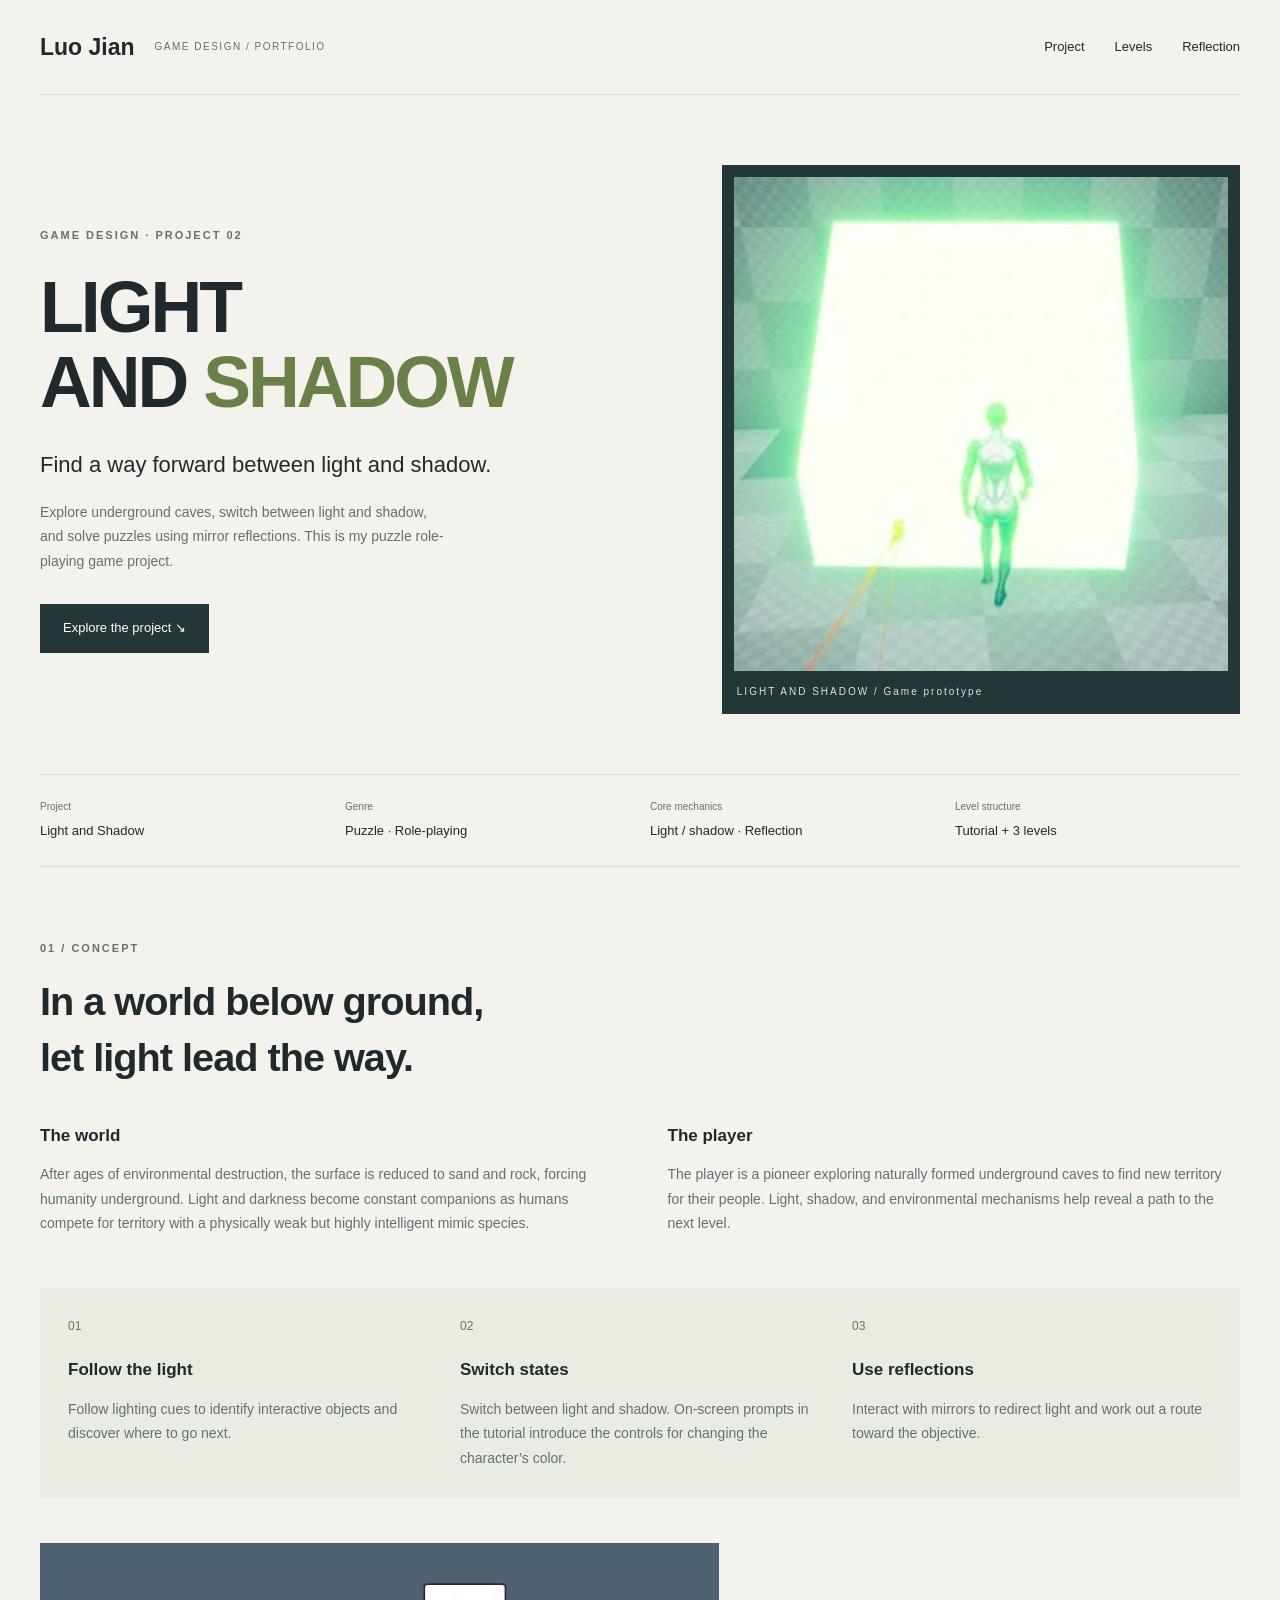
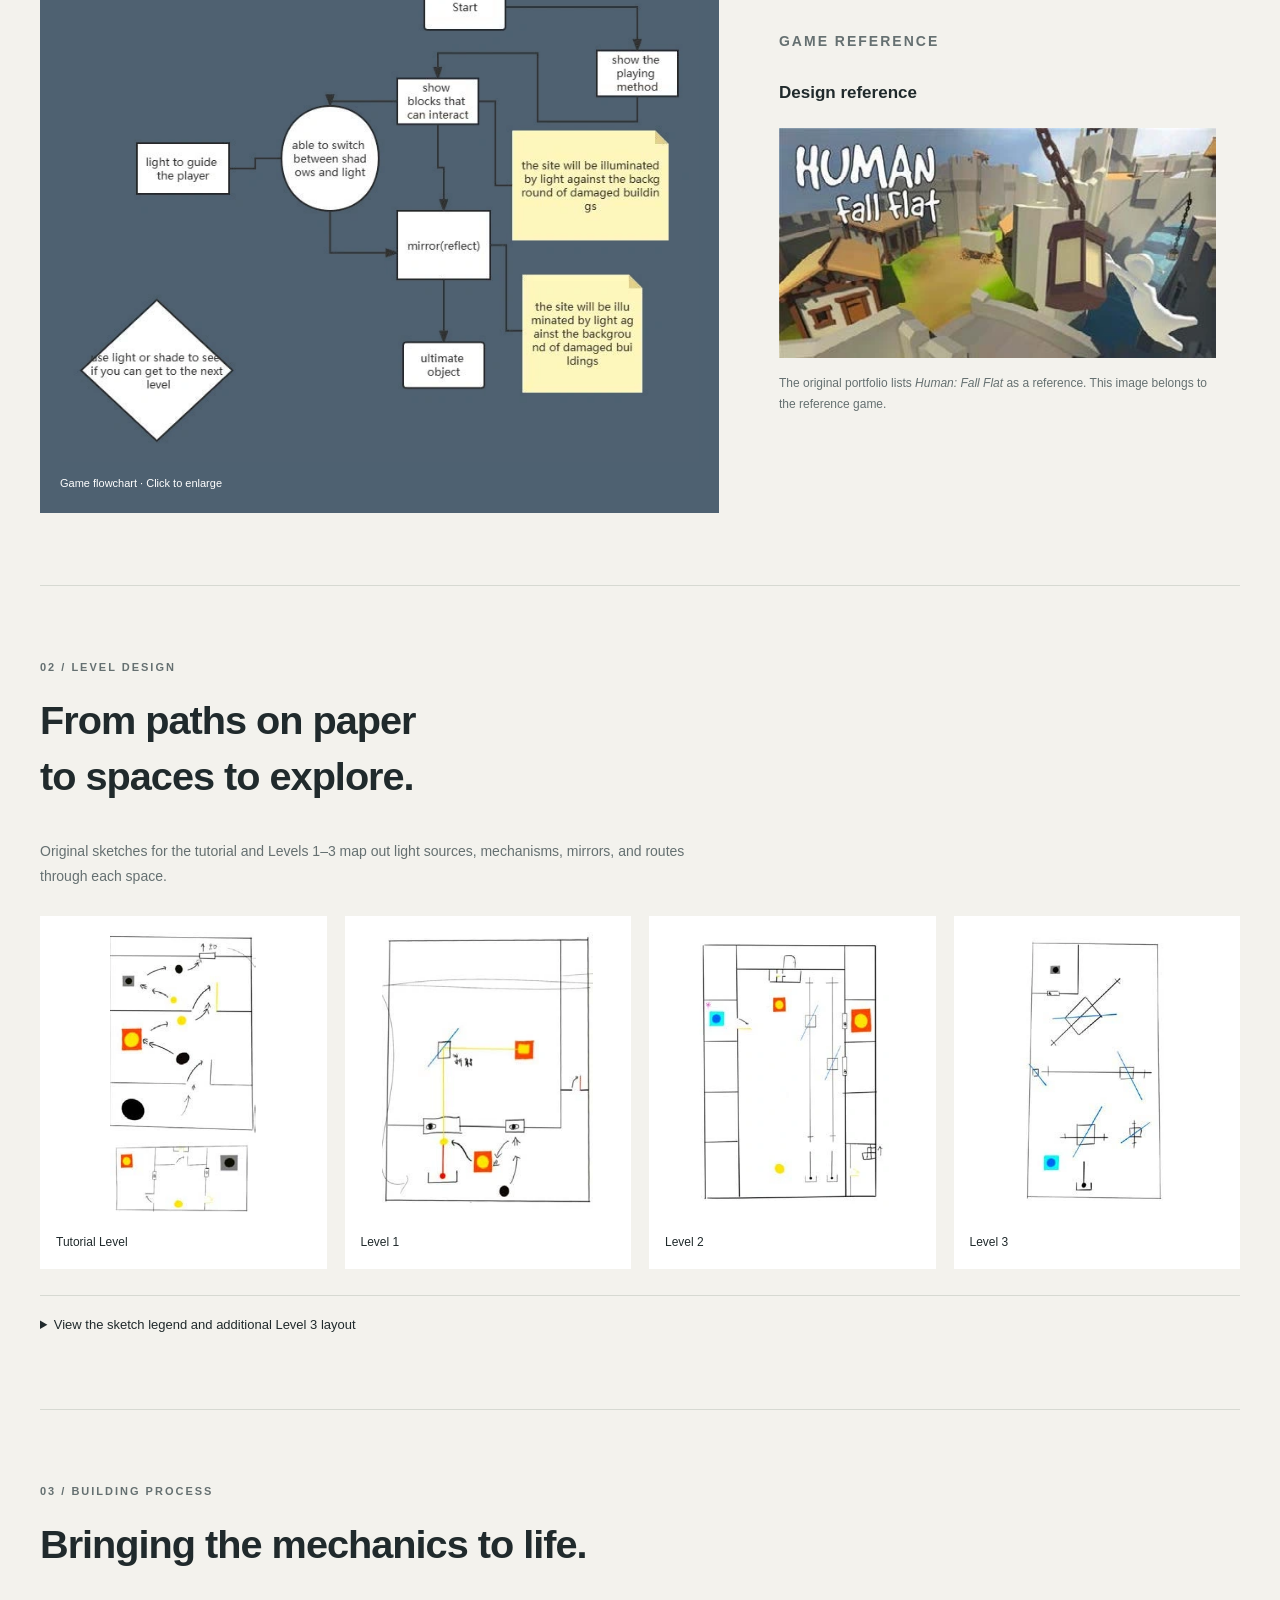
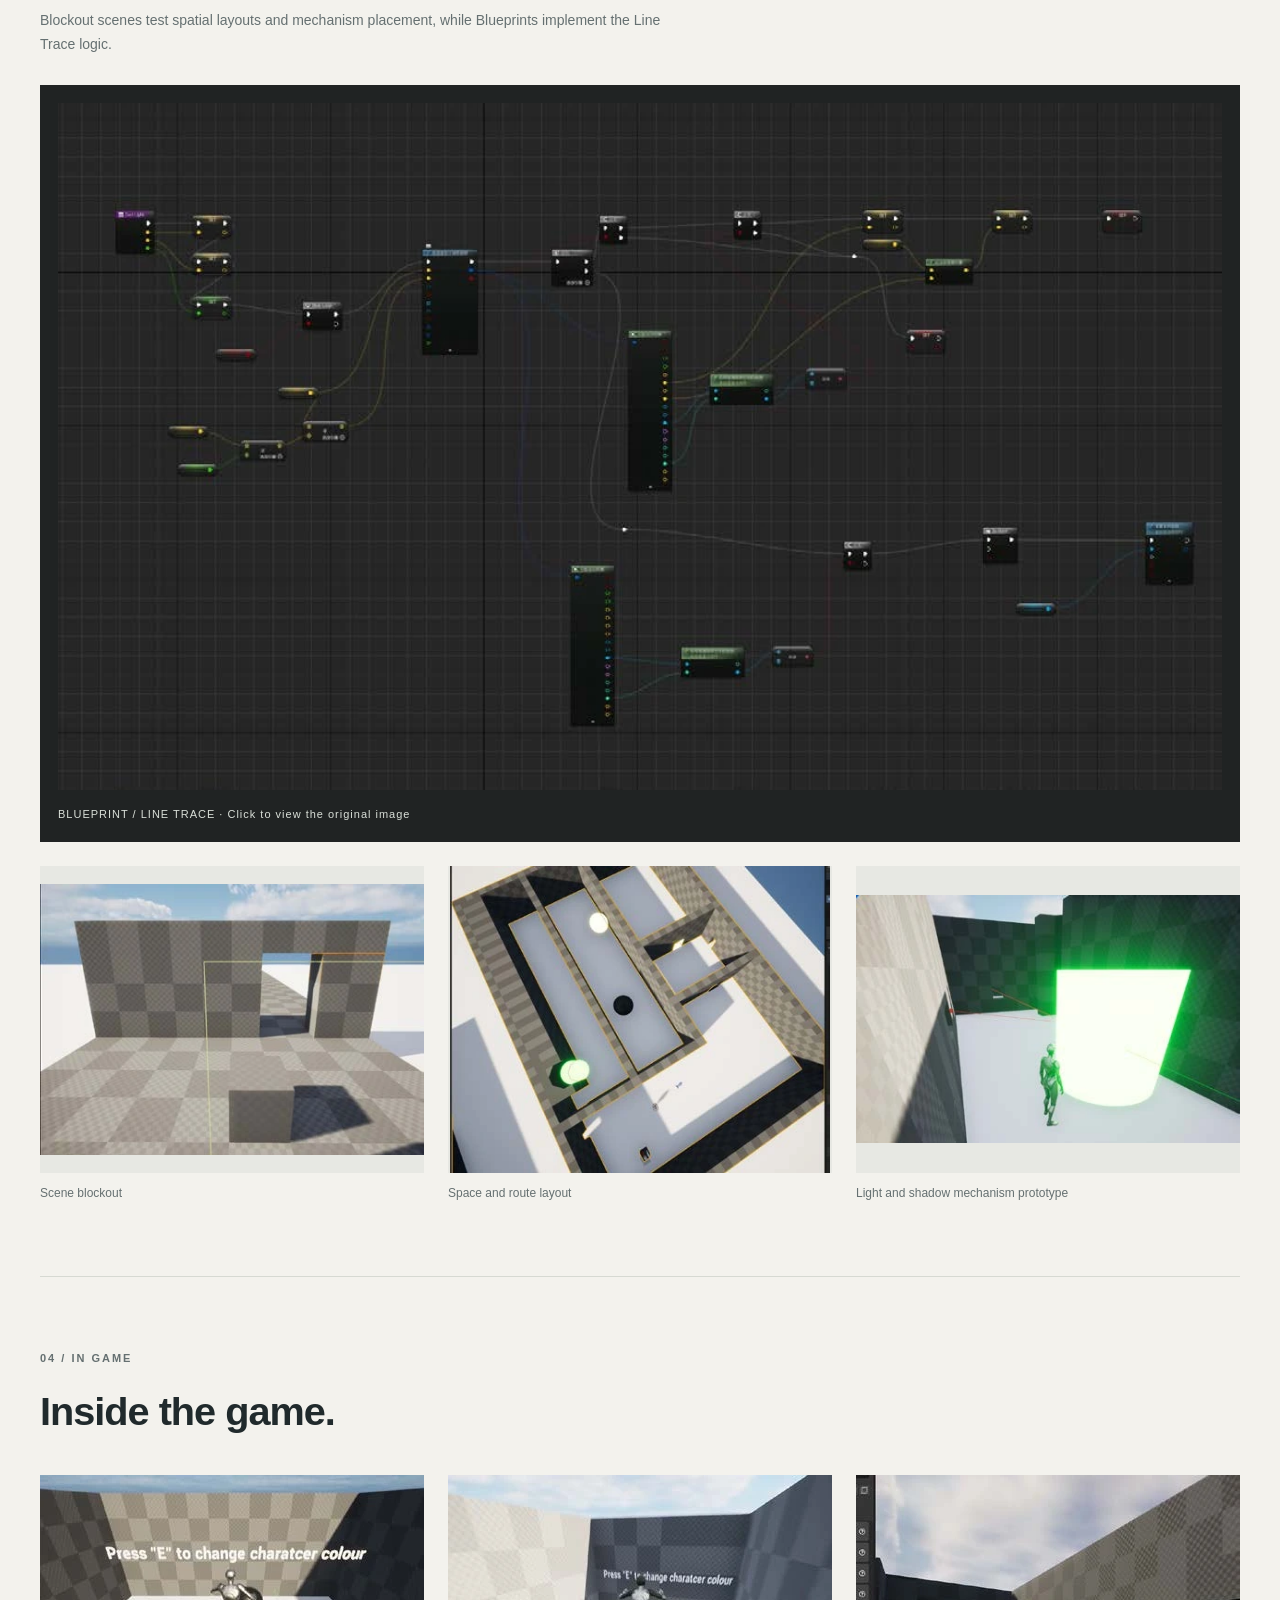
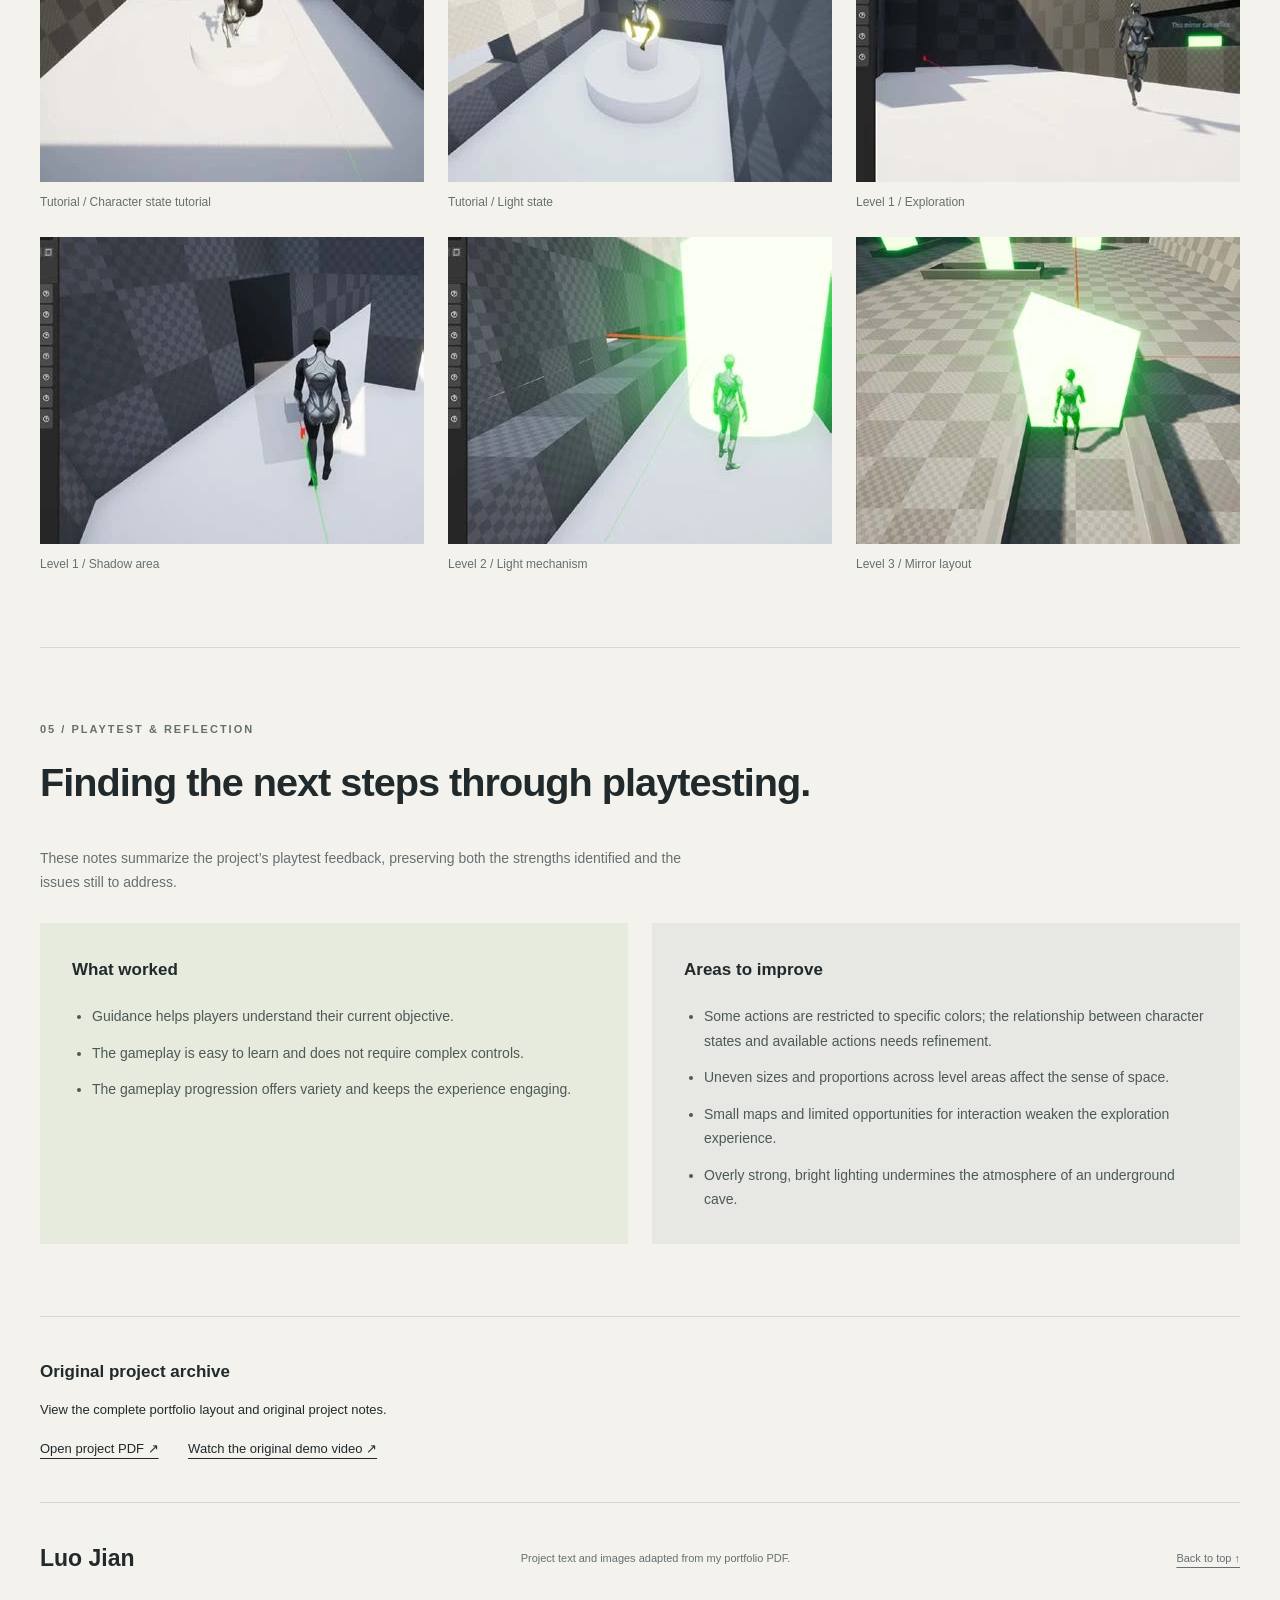
==== index-en.html @ 7e0afc9f "Build bilingual Light and Shadow game portfolio Replace starter content with the actual project, inc" ====
<!DOCTYPE html>
<html lang="en">
<head>
<meta charset="UTF-8">
<meta name="viewport" content="width=device-width, initial-scale=1">
<meta name="description" content="Luo Jian’s game design portfolio: Light and Shadow. Explore level design, Blueprint implementation, and playtest reflections for a light-and-shadow puzzle game.">
<title>Luo Jian · Light and Shadow | Game Design Portfolio</title>
<link rel="stylesheet" href="styles.css">
<style>
@media (max-width:600px){header{flex-wrap:wrap;gap:12px}nav{flex-wrap:wrap}.meta>div{min-width:0;overflow-wrap:break-word}}
</style>
</head>
<body>
<a class="skip-link" href="#project">Skip to project content</a>
<header>
<a class="wordmark" href="#home">Luo Jian <span>GAME DESIGN / PORTFOLIO</span>
</a>
<nav aria-label="Main navigation">
<a href="#project">Project</a>
<a href="#levels">Levels</a>
<a href="#reflection">Reflection</a>
</nav>
</header>
<main id="home">
<section class="hero">
<div>
<p class="eyebrow">GAME DESIGN · PROJECT 02</p>
<h1>LIGHT<br>AND <em>SHADOW</em>
</h1>
<p class="subtitle">Find a way forward between light and shadow.</p>
<p class="intro">Explore underground caves, switch between light and shadow, and solve puzzles using mirror reflections. This is my puzzle role-playing game project.</p>
<a class="button" href="#project">Explore the project ↘</a>
</div>
<figure class="hero-image">
<img src="assets/light-and-shadow/page-1-image-4.webp" alt="A character facing a glowing green mechanism in Light and Shadow" width="383" height="382" fetchpriority="high">
<figcaption>LIGHT AND SHADOW / Game prototype</figcaption>
</figure>
</section>
<div class="meta">
<div>
<span>Project</span>Light and Shadow</div>
<div>
<span>Genre</span>Puzzle · Role-playing</div>
<div>
<span>Core mechanics</span>Light / shadow · Reflection</div>
<div>
<span>Level structure</span>Tutorial + 3 levels</div>
</div>
<section id="project" class="section">
<div class="section-heading">
<p class="eyebrow">01 / CONCEPT</p>
<h2>In a world below ground,<br>let light lead the way.</h2>
</div>
<div class="two-col">
<article>
<h3>The world</h3>
<p>After ages of environmental destruction, the surface is reduced to sand and rock, forcing humanity underground. Light and darkness become constant companions as humans compete for territory with a physically weak but highly intelligent mimic species.</p>
</article>
<article>
<h3>The player</h3>
<p>The player is a pioneer exploring naturally formed underground caves to find new territory for their people. Light, shadow, and environmental mechanisms help reveal a path to the next level.</p>
</article>
</div>
<div class="mechanics">
<article>
<span>01</span>
<h3>Follow the light</h3>
<p>Follow lighting cues to identify interactive objects and discover where to go next.</p>
</article>
<article>
<span>02</span>
<h3>Switch states</h3>
<p>Switch between light and shadow. On-screen prompts in the tutorial introduce the controls for changing the character’s color.</p>
</article>
<article>
<span>03</span>
<h3>Use reflections</h3>
<p>Interact with mirrors to redirect light and work out a route toward the objective.</p>
</article>
</div>
<div class="process-grid">
<div class="flow">
<figure>
<a href="assets/light-and-shadow/page-2-image-1.webp" target="_blank" rel="noopener">
<img src="assets/light-and-shadow/page-2-image-1.webp" alt="Game flowchart showing the tutorial, interactive objects, light and shadow states, mirror reflection, and final objective" width="756" height="590" loading="lazy">
</a>
<figcaption>Game flowchart · Click to enlarge</figcaption>
</figure>
</div>
<article class="reference">
<p class="eyebrow">GAME REFERENCE</p>
<h3>Design reference</h3>
<img src="assets/light-and-shadow/page-2-image-0.webp" alt="Promotional image for Human: Fall Flat, a reference game rather than my own work" width="420" height="221" loading="lazy">
<p>The original portfolio lists <cite>Human: Fall Flat</cite> as a reference. This image belongs to the reference game.</p>
</article>
</div>
</section>
<section id="levels" class="section">
<div class="section-heading">
<p class="eyebrow">02 / LEVEL DESIGN</p>
<h2>From paths on paper<br>to spaces to explore.</h2>
</div>
<p>Original sketches for the tutorial and Levels 1–3 map out light sources, mechanisms, mirrors, and routes through each space.</p>
<div class="sketch-grid">
<figure>
<a href="assets/light-and-shadow/page-3-image-0.webp" target="_blank" rel="noopener">
<img src="assets/light-and-shadow/page-3-image-0.webp" alt="Original tutorial level layout sketch" width="211" height="405" loading="lazy">
</a>
<figcaption>Tutorial Level</figcaption>
</figure>
<figure>
<a href="assets/light-and-shadow/page-3-image-2.webp" target="_blank" rel="noopener">
<img src="assets/light-and-shadow/page-3-image-2.webp" alt="Original Level 1 layout sketch" width="280" height="372" loading="lazy">
</a>
<figcaption>Level 1</figcaption>
</figure>
<figure>
<a href="assets/light-and-shadow/page-3-image-4.webp" target="_blank" rel="noopener">
<img src="assets/light-and-shadow/page-3-image-4.webp" alt="Original Level 2 layout sketch" width="290" height="392" loading="lazy">
</a>
<figcaption>Level 2</figcaption>
</figure>
<figure>
<a href="assets/light-and-shadow/page-3-image-5.webp" target="_blank" rel="noopener">
<img src="assets/light-and-shadow/page-3-image-5.webp" alt="Original Level 3 layout sketch" width="245" height="392" loading="lazy">
</a>
<figcaption>Level 3</figcaption>
</figure>
</div>
<details>
<summary>View the sketch legend and additional Level 3 layout</summary>
<div class="two-col extra">
<img src="assets/light-and-shadow/page-3-image-1.webp" alt="Handwritten legend for light and shadow states and mechanism symbols" width="508" height="123" loading="lazy">
<img src="assets/light-and-shadow/page-3-image-3.webp" alt="Additional Level 3 layout sketch" width="446" height="392" loading="lazy">
</div>
</details>
</section>
<section class="section">
<div class="section-heading">
<p class="eyebrow">03 / BUILDING PROCESS</p>
<h2>Bringing the mechanics to life.</h2>
</div>
<p>Blockout scenes test spatial layouts and mechanism placement, while Blueprints implement the Line Trace logic.</p>
<div class="blueprint">
<figure>
<a href="assets/light-and-shadow/page-4-image-2.webp" target="_blank" rel="noopener">
<img src="assets/light-and-shadow/page-4-image-2.webp" alt="Line Trace Blueprint nodes and their connections" width="1022" height="603" loading="lazy">
</a>
<figcaption>BLUEPRINT / LINE TRACE · Click to view the original image</figcaption>
</figure>
</div>
<div class="gallery build">
<figure>
<a href="assets/light-and-shadow/page-4-image-0.webp" target="_blank" rel="noopener">
<img src="assets/light-and-shadow/page-4-image-0.webp" alt="Scene blockout" width="412" height="290" loading="lazy">
</a>
<figcaption>Scene blockout</figcaption>
</figure>
<figure>
<a href="assets/light-and-shadow/page-4-image-1.webp" target="_blank" rel="noopener">
<img src="assets/light-and-shadow/page-4-image-1.webp" alt="Space and route layout" width="412" height="332" loading="lazy">
</a>
<figcaption>Space and route layout</figcaption>
</figure>
<figure>
<a href="assets/light-and-shadow/page-4-image-3.webp" target="_blank" rel="noopener">
<img src="assets/light-and-shadow/page-4-image-3.webp" alt="Light and shadow mechanism prototype" width="412" height="266" loading="lazy">
</a>
<figcaption>Light and shadow mechanism prototype</figcaption>
</figure>
</div>
</section>
<section class="section">
<div class="section-heading">
<p class="eyebrow">04 / IN GAME</p>
<h2>Inside the game.</h2>
</div>
<div class="gallery">
<figure>
<a href="assets/light-and-shadow/page-5-image-0.webp" target="_blank" rel="noopener">
<img src="assets/light-and-shadow/page-5-image-0.webp" alt="Tutorial / Character state tutorial gameplay screenshot" width="384" height="307" loading="lazy">
</a>
<figcaption>Tutorial / Character state tutorial</figcaption>
</figure>
<figure>
<a href="assets/light-and-shadow/page-5-image-2.webp" target="_blank" rel="noopener">
<img src="assets/light-and-shadow/page-5-image-2.webp" alt="Tutorial / Light state gameplay screenshot" width="384" height="307" loading="lazy">
</a>
<figcaption>Tutorial / Light state</figcaption>
</figure>
<figure>
<a href="assets/light-and-shadow/page-5-image-4.webp" target="_blank" rel="noopener">
<img src="assets/light-and-shadow/page-5-image-4.webp" alt="Level 1 / Exploration gameplay screenshot" width="384" height="307" loading="lazy">
</a>
<figcaption>Level 1 / Exploration</figcaption>
</figure>
<figure>
<a href="assets/light-and-shadow/page-5-image-1.webp" target="_blank" rel="noopener">
<img src="assets/light-and-shadow/page-5-image-1.webp" alt="Level 1 / Shadow area gameplay screenshot" width="384" height="307" loading="lazy">
</a>
<figcaption>Level 1 / Shadow area</figcaption>
</figure>
<figure>
<a href="assets/light-and-shadow/page-5-image-3.webp" target="_blank" rel="noopener">
<img src="assets/light-and-shadow/page-5-image-3.webp" alt="Level 2 / Light mechanism gameplay screenshot" width="384" height="307" loading="lazy">
</a>
<figcaption>Level 2 / Light mechanism</figcaption>
</figure>
<figure>
<a href="assets/light-and-shadow/page-5-image-5.webp" target="_blank" rel="noopener">
<img src="assets/light-and-shadow/page-5-image-5.webp" alt="Level 3 / Mirror layout gameplay screenshot" width="384" height="307" loading="lazy">
</a>
<figcaption>Level 3 / Mirror layout</figcaption>
</figure>
</div>
</section>
<section id="reflection" class="section">
<div class="section-heading">
<p class="eyebrow">05 / PLAYTEST & REFLECTION</p>
<h2>Finding the next steps through playtesting.</h2>
</div>
<p>These notes summarize the project’s playtest feedback, preserving both the strengths identified and the issues still to address.</p>
<div class="two-col feedback">
<article>
<h3>What worked</h3>
<ul>
<li>Guidance helps players understand their current objective.</li>
<li>The gameplay is easy to learn and does not require complex controls.</li>
<li>The gameplay progression offers variety and keeps the experience engaging.</li>
</ul>
</article>
<article>
<h3>Areas to improve</h3>
<ul>
<li>Some actions are restricted to specific colors; the relationship between character states and available actions needs refinement.</li>
<li>Uneven sizes and proportions across level areas affect the sense of space.</li>
<li>Small maps and limited opportunities for interaction weaken the exploration experience.</li>
<li>Overly strong, bright lighting undermines the atmosphere of an underground cave.</li>
</ul>
</article>
</div>
</section>
<section class="source">
<h3>Original project archive</h3>
<p>View the complete portfolio layout and original project notes.</p>
<a href="assets/light-and-shadow/portfolio.pdf" target="_blank" rel="noopener">Open project PDF ↗</a>
<a href="https://youtu.be/QK2TVI5vI_Q" target="_blank" rel="noopener">Watch the original demo video ↗</a>
</section>
</main>
<footer>
<a class="wordmark" href="#home">Luo Jian</a>
<p>Project text and images adapted from my portfolio PDF.</p>
<a href="#home">Back to top ↑</a>
</footer>
</body>
</html>
---- styles.css ----
:root{color-scheme:light;--bg:#f3f2ed;--ink:#202a2c;--muted:#657071;--line:#d6d9d2;--dark:#233638}
*{box-sizing:border-box}
html{scroll-behavior:smooth;scroll-padding-top:24px}
body{margin:0;background:var(--bg);color:var(--ink);font-family:"Segoe UI","Microsoft YaHei",sans-serif;line-height:1.75}
a{color:inherit;text-underline-offset:5px}
img{display:block;max-width:100%;height:auto}
figure{margin:0}
h1,h2,h3,p{margin-top:0}
a:focus-visible,summary:focus-visible{outline:3px solid #578323;outline-offset:6px}
.skip-link{position:absolute;top:-80px;left:20px;background:white;padding:12px;z-index:10}
.skip-link:focus{top:12px}
header,main,footer{width:min(1200px,calc(100% - 80px));margin:auto}
header{display:flex;align-items:center;justify-content:space-between;padding:27px 0;border-bottom:1px solid var(--line)}
.wordmark{text-decoration:none;font-size:23px;font-weight:700;display:flex;align-items:center;gap:20px}
.wordmark span{font-size:10px;letter-spacing:1.5px;font-weight:500;color:var(--muted)}
nav{display:flex;gap:30px;font-size:13px}
nav a{text-decoration:none}
nav a:hover{color:#50742d}
.hero{display:grid;grid-template-columns:1.2fr 1fr;gap:60px;align-items:center;padding:70px 0 60px}
.eyebrow{font-size:11px;letter-spacing:2px;font-weight:650;color:var(--muted);margin-bottom:24px}
h1{font-size:clamp(40px,5.6vw,78px);line-height:1.05;letter-spacing:-3px;font-weight:750;margin-bottom:26px}
h1 em{font-style:normal;color:#698149}
.subtitle{font-size:22px;margin-bottom:15px}
.intro{font-size:14px;max-width:410px;color:var(--muted)}
.button{display:inline-flex;align-items:center;background:var(--dark);color:white;padding:13px 23px;margin-top:17px;font-size:13px;text-decoration:none}
.button:hover{background:#40564a}
.hero-image{background:var(--dark);padding:12px}
.hero-image img{width:100%;aspect-ratio:1;object-fit:cover}
.hero-image figcaption{color:#dbe5d3;font-size:10px;letter-spacing:2px;padding:12px 3px 1px}
.meta{display:grid;grid-template-columns:repeat(4,1fr);border-top:1px solid var(--line);border-bottom:1px solid var(--line);padding:23px 0;font-size:13px;gap:20px}
.meta span{display:block;font-size:10px;color:var(--muted);margin-bottom:5px}
.section{padding:72px 0;border-bottom:1px solid var(--line)}
.section-heading{margin-bottom:35px}
.section-heading .eyebrow{margin-bottom:16px}
h2{font-size:clamp(28px,3.1vw,42px);font-weight:600;line-height:1.4;letter-spacing:-1px;margin-bottom:20px}
.section>p{color:var(--muted);font-size:14px;max-width:650px;margin-bottom:28px}
h3{font-size:17px;margin-bottom:12px}
.two-col{display:grid;grid-template-columns:1fr 1fr;gap:55px}
.two-col p,.mechanics p,.reference p{font-size:14px;color:var(--muted)}
.mechanics{display:grid;grid-template-columns:repeat(3,1fr);gap:32px;margin:38px 0 45px;padding:28px;background:#e9ece2}
.mechanics article>span{font-size:12px;color:#657944;display:block;margin-bottom:18px}
.mechanics p{margin-bottom:0}
.process-grid{display:grid;grid-template-columns:1.4fr 1fr;gap:36px;align-items:center}
.flow{background:#4e6171;padding:20px}
.flow img{width:100%}
.flow figcaption{color:#fff;font-size:11px;margin-top:12px}
.reference{padding:24px}
.reference img{width:100%;margin:20px 0 15px}
.reference p:last-child{font-size:12px}
.sketch-grid{display:grid;grid-template-columns:repeat(4,1fr);gap:18px}
.sketch-grid figure{background:white;padding:16px}
.sketch-grid img{width:100%;height:280px;object-fit:contain}
.sketch-grid figcaption{font-size:12px;margin-top:20px}
details{margin-top:26px;border-top:1px solid var(--line);padding-top:18px}
summary{cursor:pointer;font-size:13px}
.extra{gap:24px;align-items:center;padding:24px;background:white;margin-top:20px}
.blueprint{background:#202323;padding:18px}
.blueprint img{width:100%}
.blueprint figcaption{font-size:11px;color:#d9dfd8;margin-top:15px;letter-spacing:1px}
.gallery{display:grid;grid-template-columns:repeat(3,minmax(0,1fr));gap:24px}
.build{margin-top:24px}
.gallery img{width:100%;object-fit:contain;background:#e7e8e3;aspect-ratio:384/307}
.gallery figcaption{font-size:12px;color:var(--muted);margin-top:10px}
.feedback{gap:24px}
.feedback article{padding:32px;background:#e6ebdd}
.feedback article+article{background:#e7e8e3}
.feedback h3{margin-bottom:20px}
.feedback ul{margin:0;padding-left:20px;font-size:14px;color:#4d5957}
.feedback li+li{margin-top:12px}
.source{padding:40px 0}
.source p,.source a{font-size:13px}
.source a{display:inline-block;margin-right:25px}
footer{display:flex;justify-content:space-between;align-items:center;gap:25px;padding:35px 0;border-top:1px solid var(--line)}
footer p,footer>a:last-child{font-size:11px;color:var(--muted);margin:0}

@media(max-width:900px){header,main,footer{width:calc(100% - 40px)}
.hero{gap:25px}
h1{letter-spacing:-2px}
.sketch-grid{grid-template-columns:repeat(2,1fr)}
.wordmark span{display:none}
.section{padding:50px 0}
.gallery{gap:16px}
.reference{padding:0}
.two-col{gap:28px}
}

@media(max-width:600px){header{padding:20px 0}
nav{gap:18px;font-size:12px}
.hero{grid-template-columns:1fr;padding:42px 0 28px;gap:30px}
h1{font-size:clamp(36px,10vw,60px)}
.hero-image{max-width:440px;width:100%}
.meta{grid-template-columns:1fr 1fr;gap:20px;font-size:12px}
.two-col,.process-grid{grid-template-columns:1fr}
.mechanics{grid-template-columns:1fr;gap:25px;padding:24px}
.mechanics article>span{margin-bottom:6px}
.sketch-grid{gap:12px}
.sketch-grid figure{padding:10px}
.sketch-grid img{height:200px}
.sketch-grid figcaption{font-size:11px}
.gallery{grid-template-columns:1fr 1fr}
.build{grid-template-columns:1fr}
.feedback article{padding:24px}
.section-heading{margin-bottom:25px}
footer{flex-wrap:wrap;gap:14px}
footer p{order:3;width:100%}
}

@media(prefers-reduced-motion:reduce){html{scroll-behavior:auto}
}
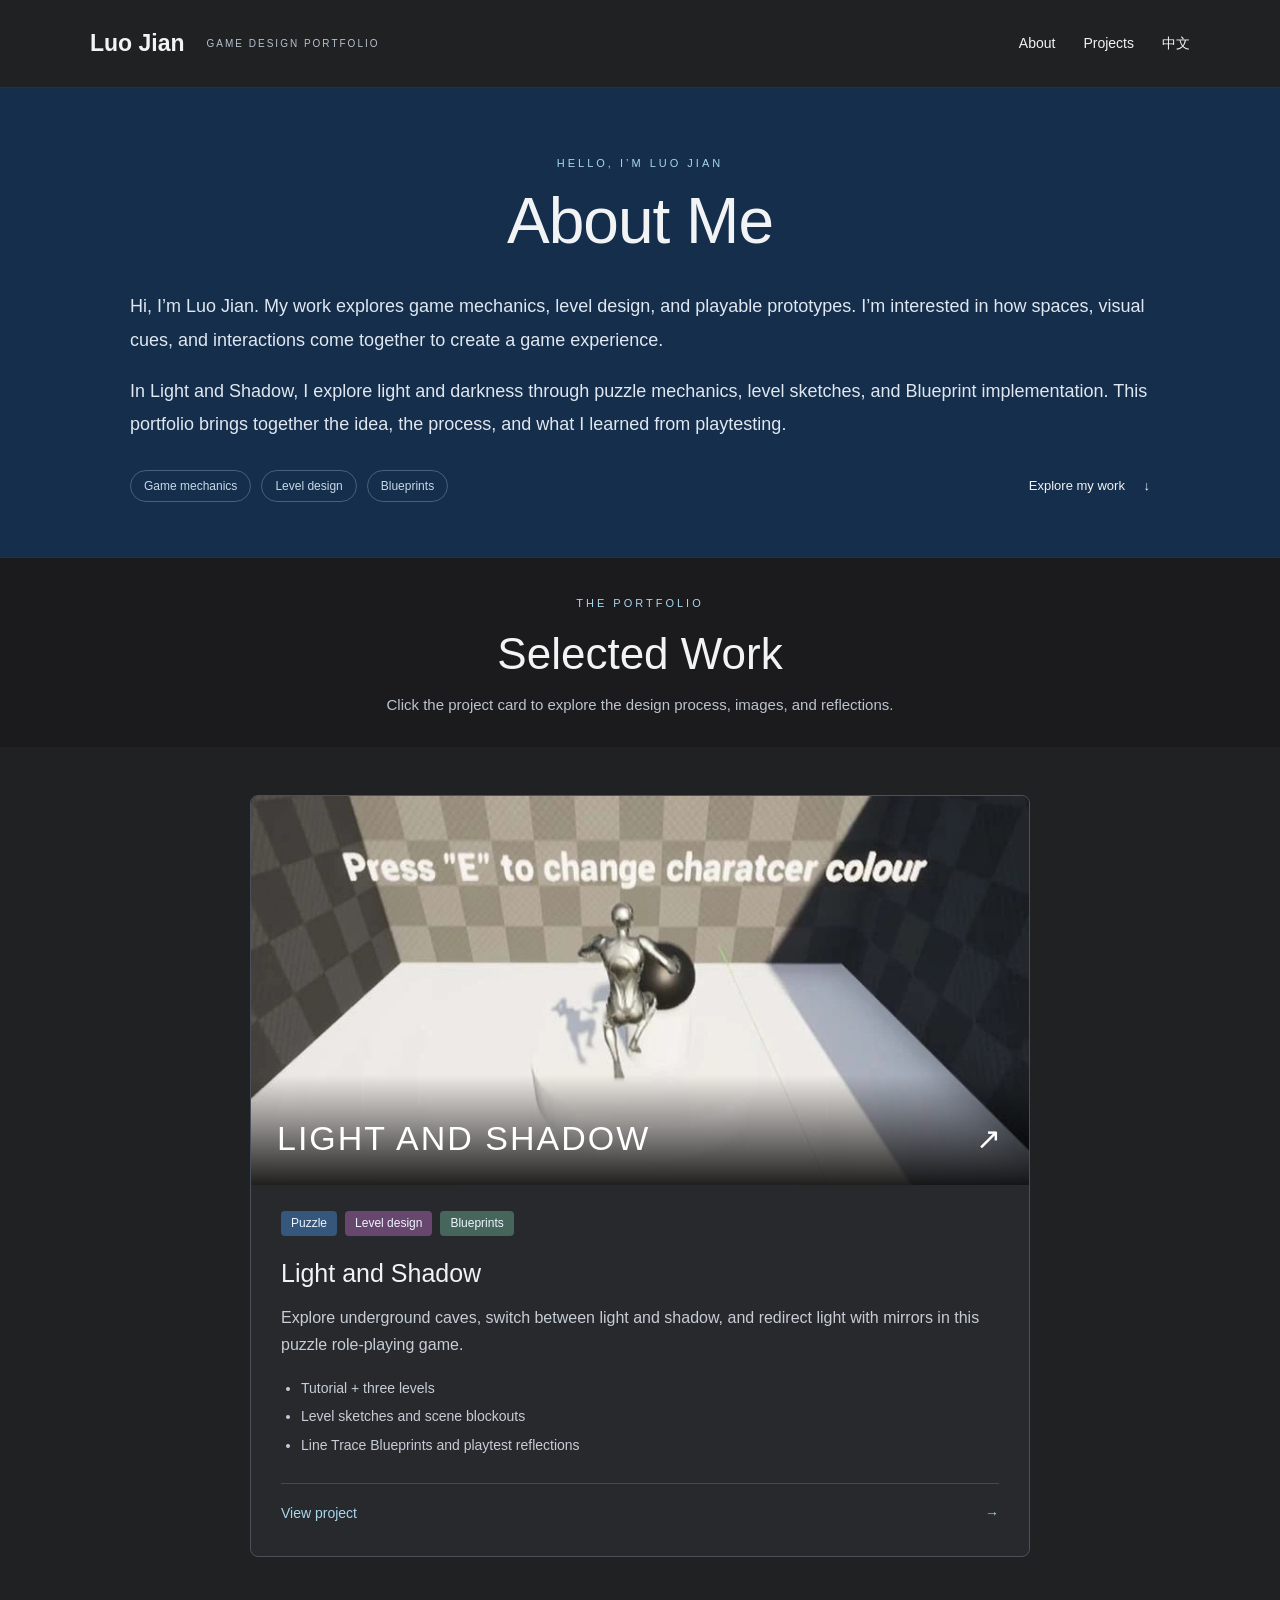
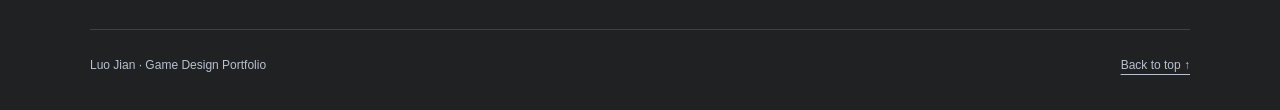
==== commit 620eb0e8: "Redesign portfolio homepage and prepare GitHub Pages publishing" ====
--- a/index-en.html
+++ b/index-en.html
@@ -3,254 +3,37 @@
 <head>
 <meta charset="UTF-8">
 <meta name="viewport" content="width=device-width, initial-scale=1">
-<meta name="description" content="Luo Jian’s game design portfolio: Light and Shadow. Explore level design, Blueprint implementation, and playtest reflections for a light-and-shadow puzzle game.">
-<title>Luo Jian · Light and Shadow | Game Design Portfolio</title>
-<link rel="stylesheet" href="styles.css">
-<style>
-@media (max-width:600px){header{flex-wrap:wrap;gap:12px}nav{flex-wrap:wrap}.meta>div{min-width:0;overflow-wrap:break-word}}
-</style>
+<meta name="description" content="Luo Jian · Game design portfolio. About me, selected work, and project details.">
+<title>Luo Jian | Game Design Portfolio</title>
+<link rel="stylesheet" href="portfolio.css">
 </head>
-<body>
-<a class="skip-link" href="#project">Skip to project content</a>
-<header>
-<a class="wordmark" href="#home">Luo Jian <span>GAME DESIGN / PORTFOLIO</span>
-</a>
+<body class="portfolio-home">
+<a class="skip-link" href="#about">Skip to content</a>
+<header class="home-header">
+<a class="home-brand" href="index-en.html">Luo Jian<span>GAME DESIGN PORTFOLIO</span></a>
 <nav aria-label="Main navigation">
-<a href="#project">Project</a>
-<a href="#levels">Levels</a>
-<a href="#reflection">Reflection</a>
+<a href="#about">About</a><a href="#projects">Projects</a><a href="index.html" lang="zh-CN">中文</a>
 </nav>
 </header>
-<main id="home">
-<section class="hero">
-<div>
-<p class="eyebrow">GAME DESIGN · PROJECT 02</p>
-<h1>LIGHT<br>AND <em>SHADOW</em>
-</h1>
-<p class="subtitle">Find a way forward between light and shadow.</p>
-<p class="intro">Explore underground caves, switch between light and shadow, and solve puzzles using mirror reflections. This is my puzzle role-playing game project.</p>
-<a class="button" href="#project">Explore the project ↘</a>
-</div>
-<figure class="hero-image">
-<img src="assets/light-and-shadow/page-1-image-4.webp" alt="A character facing a glowing green mechanism in Light and Shadow" width="383" height="382" fetchpriority="high">
-<figcaption>LIGHT AND SHADOW / Game prototype</figcaption>
-</figure>
-</section>
-<div class="meta">
-<div>
-<span>Project</span>Light and Shadow</div>
-<div>
-<span>Genre</span>Puzzle · Role-playing</div>
-<div>
-<span>Core mechanics</span>Light / shadow · Reflection</div>
-<div>
-<span>Level structure</span>Tutorial + 3 levels</div>
-</div>
-<section id="project" class="section">
-<div class="section-heading">
-<p class="eyebrow">01 / CONCEPT</p>
-<h2>In a world below ground,<br>let light lead the way.</h2>
-</div>
-<div class="two-col">
-<article>
-<h3>The world</h3>
-<p>After ages of environmental destruction, the surface is reduced to sand and rock, forcing humanity underground. Light and darkness become constant companions as humans compete for territory with a physically weak but highly intelligent mimic species.</p>
-</article>
-<article>
-<h3>The player</h3>
-<p>The player is a pioneer exploring naturally formed underground caves to find new territory for their people. Light, shadow, and environmental mechanisms help reveal a path to the next level.</p>
-</article>
-</div>
-<div class="mechanics">
-<article>
-<span>01</span>
-<h3>Follow the light</h3>
-<p>Follow lighting cues to identify interactive objects and discover where to go next.</p>
-</article>
-<article>
-<span>02</span>
-<h3>Switch states</h3>
-<p>Switch between light and shadow. On-screen prompts in the tutorial introduce the controls for changing the character’s color.</p>
-</article>
-<article>
-<span>03</span>
-<h3>Use reflections</h3>
-<p>Interact with mirrors to redirect light and work out a route toward the objective.</p>
-</article>
-</div>
-<div class="process-grid">
-<div class="flow">
-<figure>
-<a href="assets/light-and-shadow/page-2-image-1.webp" target="_blank" rel="noopener">
-<img src="assets/light-and-shadow/page-2-image-1.webp" alt="Game flowchart showing the tutorial, interactive objects, light and shadow states, mirror reflection, and final objective" width="756" height="590" loading="lazy">
-</a>
-<figcaption>Game flowchart · Click to enlarge</figcaption>
-</figure>
-</div>
-<article class="reference">
-<p class="eyebrow">GAME REFERENCE</p>
-<h3>Design reference</h3>
-<img src="assets/light-and-shadow/page-2-image-0.webp" alt="Promotional image for Human: Fall Flat, a reference game rather than my own work" width="420" height="221" loading="lazy">
-<p>The original portfolio lists <cite>Human: Fall Flat</cite> as a reference. This image belongs to the reference game.</p>
-</article>
+<main>
+<section class="about-section" id="about" aria-labelledby="about-title">
+<div class="about-inner">
+<p class="overline">HELLO, I’M LUO JIAN</p>
+<h1 id="about-title">About Me</h1>
+<div class="bio"><p>Hi, I’m Luo Jian. My work explores game mechanics, level design, and playable prototypes. I’m interested in how spaces, visual cues, and interactions come together to create a game experience.</p><p>In Light and Shadow, I explore light and darkness through puzzle mechanics, level sketches, and Blueprint implementation. This portfolio brings together the idea, the process, and what I learned from playtesting.</p></div>
+<div class="about-bottom"><ul class="specialties"><li>Game mechanics</li><li>Level design</li><li>Blueprints</li></ul><a class="work-link" href="#projects">Explore my work <span aria-hidden="true">↓</span></a></div>
 </div>
 </section>
-<section id="levels" class="section">
-<div class="section-heading">
-<p class="eyebrow">02 / LEVEL DESIGN</p>
-<h2>From paths on paper<br>to spaces to explore.</h2>
-</div>
-<p>Original sketches for the tutorial and Levels 1–3 map out light sources, mechanisms, mirrors, and routes through each space.</p>
-<div class="sketch-grid">
-<figure>
-<a href="assets/light-and-shadow/page-3-image-0.webp" target="_blank" rel="noopener">
-<img src="assets/light-and-shadow/page-3-image-0.webp" alt="Original tutorial level layout sketch" width="211" height="405" loading="lazy">
-</a>
-<figcaption>Tutorial Level</figcaption>
-</figure>
-<figure>
-<a href="assets/light-and-shadow/page-3-image-2.webp" target="_blank" rel="noopener">
-<img src="assets/light-and-shadow/page-3-image-2.webp" alt="Original Level 1 layout sketch" width="280" height="372" loading="lazy">
-</a>
-<figcaption>Level 1</figcaption>
-</figure>
-<figure>
-<a href="assets/light-and-shadow/page-3-image-4.webp" target="_blank" rel="noopener">
-<img src="assets/light-and-shadow/page-3-image-4.webp" alt="Original Level 2 layout sketch" width="290" height="392" loading="lazy">
-</a>
-<figcaption>Level 2</figcaption>
-</figure>
-<figure>
-<a href="assets/light-and-shadow/page-3-image-5.webp" target="_blank" rel="noopener">
-<img src="assets/light-and-shadow/page-3-image-5.webp" alt="Original Level 3 layout sketch" width="245" height="392" loading="lazy">
-</a>
-<figcaption>Level 3</figcaption>
-</figure>
-</div>
-<details>
-<summary>View the sketch legend and additional Level 3 layout</summary>
-<div class="two-col extra">
-<img src="assets/light-and-shadow/page-3-image-1.webp" alt="Handwritten legend for light and shadow states and mechanism symbols" width="508" height="123" loading="lazy">
-<img src="assets/light-and-shadow/page-3-image-3.webp" alt="Additional Level 3 layout sketch" width="446" height="392" loading="lazy">
-</div>
-</details>
-</section>
-<section class="section">
-<div class="section-heading">
-<p class="eyebrow">03 / BUILDING PROCESS</p>
-<h2>Bringing the mechanics to life.</h2>
-</div>
-<p>Blockout scenes test spatial layouts and mechanism placement, while Blueprints implement the Line Trace logic.</p>
-<div class="blueprint">
-<figure>
-<a href="assets/light-and-shadow/page-4-image-2.webp" target="_blank" rel="noopener">
-<img src="assets/light-and-shadow/page-4-image-2.webp" alt="Line Trace Blueprint nodes and their connections" width="1022" height="603" loading="lazy">
-</a>
-<figcaption>BLUEPRINT / LINE TRACE · Click to view the original image</figcaption>
-</figure>
-</div>
-<div class="gallery build">
-<figure>
-<a href="assets/light-and-shadow/page-4-image-0.webp" target="_blank" rel="noopener">
-<img src="assets/light-and-shadow/page-4-image-0.webp" alt="Scene blockout" width="412" height="290" loading="lazy">
-</a>
-<figcaption>Scene blockout</figcaption>
-</figure>
-<figure>
-<a href="assets/light-and-shadow/page-4-image-1.webp" target="_blank" rel="noopener">
-<img src="assets/light-and-shadow/page-4-image-1.webp" alt="Space and route layout" width="412" height="332" loading="lazy">
-</a>
-<figcaption>Space and route layout</figcaption>
-</figure>
-<figure>
-<a href="assets/light-and-shadow/page-4-image-3.webp" target="_blank" rel="noopener">
-<img src="assets/light-and-shadow/page-4-image-3.webp" alt="Light and shadow mechanism prototype" width="412" height="266" loading="lazy">
-</a>
-<figcaption>Light and shadow mechanism prototype</figcaption>
-</figure>
+<section id="projects" class="projects-section" aria-labelledby="projects-title">
+<div class="projects-heading"><p class="overline">THE PORTFOLIO</p><h2 id="projects-title">Selected Work</h2><p>Click the project card to explore the design process, images, and reflections.</p></div>
+<div class="project-grid">
+<article class="project-card"><a class="project-card-link" href="light-and-shadow-en.html" aria-label="Explore Light and Shadow project details">
+<div class="card-cover"><img src="assets/image/page-1-image-0.webp" width="824" height="413" alt="Light and Shadow gameplay prototype"><div class="cover-label"><span>LIGHT AND SHADOW</span><span class="card-arrow" aria-hidden="true">↗</span></div></div>
+<div class="card-content"><div class="tags"><span>Puzzle</span><span>Level design</span><span>Blueprints</span></div><h3>Light and Shadow</h3><p>Explore underground caves, switch between light and shadow, and redirect light with mirrors in this puzzle role-playing game.</p><ul><li>Tutorial + three levels</li><li>Level sketches and scene blockouts</li><li>Line Trace Blueprints and playtest reflections</li></ul><span class="card-cta">View project <span aria-hidden="true">→</span></span></div>
+</a></article>
 </div>
 </section>
-<section class="section">
-<div class="section-heading">
-<p class="eyebrow">04 / IN GAME</p>
-<h2>Inside the game.</h2>
-</div>
-<div class="gallery">
-<figure>
-<a href="assets/light-and-shadow/page-5-image-0.webp" target="_blank" rel="noopener">
-<img src="assets/light-and-shadow/page-5-image-0.webp" alt="Tutorial / Character state tutorial gameplay screenshot" width="384" height="307" loading="lazy">
-</a>
-<figcaption>Tutorial / Character state tutorial</figcaption>
-</figure>
-<figure>
-<a href="assets/light-and-shadow/page-5-image-2.webp" target="_blank" rel="noopener">
-<img src="assets/light-and-shadow/page-5-image-2.webp" alt="Tutorial / Light state gameplay screenshot" width="384" height="307" loading="lazy">
-</a>
-<figcaption>Tutorial / Light state</figcaption>
-</figure>
-<figure>
-<a href="assets/light-and-shadow/page-5-image-4.webp" target="_blank" rel="noopener">
-<img src="assets/light-and-shadow/page-5-image-4.webp" alt="Level 1 / Exploration gameplay screenshot" width="384" height="307" loading="lazy">
-</a>
-<figcaption>Level 1 / Exploration</figcaption>
-</figure>
-<figure>
-<a href="assets/light-and-shadow/page-5-image-1.webp" target="_blank" rel="noopener">
-<img src="assets/light-and-shadow/page-5-image-1.webp" alt="Level 1 / Shadow area gameplay screenshot" width="384" height="307" loading="lazy">
-</a>
-<figcaption>Level 1 / Shadow area</figcaption>
-</figure>
-<figure>
-<a href="assets/light-and-shadow/page-5-image-3.webp" target="_blank" rel="noopener">
-<img src="assets/light-and-shadow/page-5-image-3.webp" alt="Level 2 / Light mechanism gameplay screenshot" width="384" height="307" loading="lazy">
-</a>
-<figcaption>Level 2 / Light mechanism</figcaption>
-</figure>
-<figure>
-<a href="assets/light-and-shadow/page-5-image-5.webp" target="_blank" rel="noopener">
-<img src="assets/light-and-shadow/page-5-image-5.webp" alt="Level 3 / Mirror layout gameplay screenshot" width="384" height="307" loading="lazy">
-</a>
-<figcaption>Level 3 / Mirror layout</figcaption>
-</figure>
-</div>
-</section>
-<section id="reflection" class="section">
-<div class="section-heading">
-<p class="eyebrow">05 / PLAYTEST & REFLECTION</p>
-<h2>Finding the next steps through playtesting.</h2>
-</div>
-<p>These notes summarize the project’s playtest feedback, preserving both the strengths identified and the issues still to address.</p>
-<div class="two-col feedback">
-<article>
-<h3>What worked</h3>
-<ul>
-<li>Guidance helps players understand their current objective.</li>
-<li>The gameplay is easy to learn and does not require complex controls.</li>
-<li>The gameplay progression offers variety and keeps the experience engaging.</li>
-</ul>
-</article>
-<article>
-<h3>Areas to improve</h3>
-<ul>
-<li>Some actions are restricted to specific colors; the relationship between character states and available actions needs refinement.</li>
-<li>Uneven sizes and proportions across level areas affect the sense of space.</li>
-<li>Small maps and limited opportunities for interaction weaken the exploration experience.</li>
-<li>Overly strong, bright lighting undermines the atmosphere of an underground cave.</li>
-</ul>
-</article>
-</div>
-</section>
-<section class="source">
-<h3>Original project archive</h3>
-<p>View the complete portfolio layout and original project notes.</p>
-<a href="assets/light-and-shadow/portfolio.pdf" target="_blank" rel="noopener">Open project PDF ↗</a>
-<a href="https://youtu.be/QK2TVI5vI_Q" target="_blank" rel="noopener">Watch the original demo video ↗</a>
-</section>
 </main>
-<footer>
-<a class="wordmark" href="#home">Luo Jian</a>
-<p>Project text and images adapted from my portfolio PDF.</p>
-<a href="#home">Back to top ↑</a>
-</footer>
+<footer class="home-footer"><span>Luo Jian · Game Design Portfolio</span><a href="#about">Back to top ↑</a></footer>
 </body>
-</html>+</html>
--- a/portfolio.css
+++ b/portfolio.css
@@ -0,0 +1,51 @@
+/* Portfolio home and shared dark project theme. */
+:root{color-scheme:dark;--bg:#202123;--ink:#f2f3f5;--muted:#b7c1cf;--line:#3a424d;--dark:#183b61;--blue:#142e4b;--accent:#a9d7ed}
+*{box-sizing:border-box}
+html{scroll-behavior:smooth;scroll-padding-top:24px}
+body{margin:0;font-family:"Segoe UI","Microsoft YaHei",sans-serif;background:var(--bg);color:var(--ink);line-height:1.7}
+a{color:inherit;text-underline-offset:5px}
+img{display:block;max-width:100%;height:auto}
+a:focus-visible,summary:focus-visible{outline:3px solid #a9d7ed;outline-offset:6px}
+.skip-link{position:absolute;top:-100px;left:20px;z-index:10;padding:10px 20px;background:#fff;color:#142e4b}
+.skip-link:focus{top:10px}
+.home-header{max-width:1160px;margin:auto;padding:24px 30px;display:flex;justify-content:space-between;align-items:center;gap:20px}
+.home-brand{font-size:23px;font-weight:600;text-decoration:none;display:flex;align-items:center;gap:22px}
+.home-brand span{font-size:10px;letter-spacing:2px;color:var(--muted);font-weight:400}
+.home-header nav{display:flex;gap:28px;font-size:14px}
+.home-header nav a{text-decoration:none}
+.home-header nav a:hover,.home-footer a:hover{color:var(--accent)}
+.about-section{background:var(--blue);border-top:1px solid #ffffff08;border-bottom:1px solid #ffffff08}
+.about-inner{max-width:1100px;margin:auto;padding:66px 40px 55px}
+.overline{font-size:11px;letter-spacing:3px;color:var(--accent);margin:0 0 12px}
+.about-inner>.overline{text-align:center}
+.portfolio-home h1{font-size:clamp(40px,5vw,66px);line-height:1.15;font-weight:300;text-align:center;margin:0 0 32px;letter-spacing:-1px}
+.bio{font-size:18px;color:#e0e7f0;line-height:1.85}
+.bio p{margin:0 0 18px}
+.about-bottom{display:flex;align-items:center;justify-content:space-between;gap:24px;margin-top:28px}
+.specialties{padding:0;margin:0;display:flex;flex-wrap:wrap;gap:10px;list-style:none}
+.specialties li{font-size:12px;color:#c7d9e8;border:1px solid #47617c;padding:5px 13px;border-radius:30px}
+.work-link{font-size:13px;white-space:nowrap;text-decoration:none}.work-link span{margin-left:15px}
+.projects-heading{text-align:center;padding:36px 24px 30px;background:#1b1b1e}
+.projects-heading h2{font-size:clamp(30px,3.5vw,44px);font-weight:300;line-height:1.3;margin:0 0 10px}
+.projects-heading p:last-child{margin:0;color:#bcc3cd;font-size:15px}
+.project-grid{width:min(1100px,calc(100% - 48px));margin:auto;display:grid;grid-template-columns:repeat(auto-fit,minmax(min(100%,420px),1fr));gap:32px;padding:48px 0 72px}
+.project-card{max-width:780px;width:100%;margin:auto}
+.project-card-link{display:block;text-decoration:none;border:1px solid #49515c;border-radius:8px;overflow:hidden;background:#27292d;transition:transform .2s,border-color .2s,box-shadow .2s}
+.project-card-link:hover{transform:translateY(-5px);border-color:#93bdd2;box-shadow:0 18px 35px #0004}
+.card-cover{position:relative;overflow:hidden;background:#101820}
+.card-cover img{width:100%;aspect-ratio:2/1;object-fit:cover;transition:transform .35s}
+.project-card-link:hover .card-cover img{transform:scale(1.025)}
+.cover-label{position:absolute;inset:auto 0 0;display:flex;align-items:center;justify-content:space-between;gap:15px;padding:35px 26px 18px;background:linear-gradient(transparent,#000d);font-size:clamp(20px,3.2vw,34px);letter-spacing:2px;font-weight:300;color:white}
+.card-arrow{font-size:30px}
+.card-content{padding:26px 30px 30px}
+.tags{display:flex;gap:8px;flex-wrap:wrap;margin-bottom:16px}
+.tags span{font-size:12px;background:#35577b;padding:2px 10px;border-radius:4px;color:#edf5ff}.tags span:nth-child(2){background:#67476d}.tags span:nth-child(3){background:#47665b}
+.card-content h3{font-size:25px;font-weight:500;margin:0 0 10px}
+.card-content p{color:#c6cdd6;font-size:16px;margin:0 0 18px}
+.card-content ul{padding-left:20px;color:#c6cdd6;font-size:14px;margin:0 0 25px}
+.card-content li{margin-bottom:5px}
+.card-cta{display:flex;justify-content:space-between;align-items:center;border-top:1px solid #454a52;padding-top:18px;font-size:14px;color:var(--accent)}
+.home-footer{max-width:1100px;margin:auto;border-top:1px solid #3a424d;padding:25px 0 35px;display:flex;justify-content:space-between;gap:20px;color:var(--muted);font-size:12px}
+.project-page h1 em{color:#a9d7ed}.project-page .hero-image{background:#142e4b}.project-page .mechanics,.project-page .feedback article{background:#18324b}.project-page .feedback article+article{background:#292e36}.project-page .feedback ul{color:#cbd5e0}.project-page .mechanics article>span{color:#a9d7ed}.project-page .sketch-grid figure{background:#f9f9f5;color:#202a2c}.project-page .extra{background:#f9f9f5}.project-page .button{background:#315879}.project-page .button:hover{background:#416d92}.project-page nav a:hover{color:#a9d7ed}.project-page header{flex-wrap:wrap;gap:16px}.project-page nav{flex-wrap:wrap;gap:20px}.project-page .gallery img{background:#303740}
+@media(max-width:650px){.home-header{padding:20px 24px;flex-wrap:wrap}.home-brand span{display:none}.home-header nav{gap:20px}.about-inner{padding:42px 24px}.bio{font-size:16px}.about-bottom{align-items:flex-start;flex-direction:column;gap:18px}.project-grid{padding:30px 0 46px}.card-content{padding:22px}.cover-label{padding:28px 18px 14px;font-size:20px;letter-spacing:1px}.home-footer{margin:0 24px;flex-wrap:wrap}.project-page header .wordmark span{display:none}}
+@media(prefers-reduced-motion:reduce){html{scroll-behavior:auto}.project-card-link,.card-cover img{transition:none}.project-card-link:hover,.project-card-link:hover .card-cover img{transform:none}}
